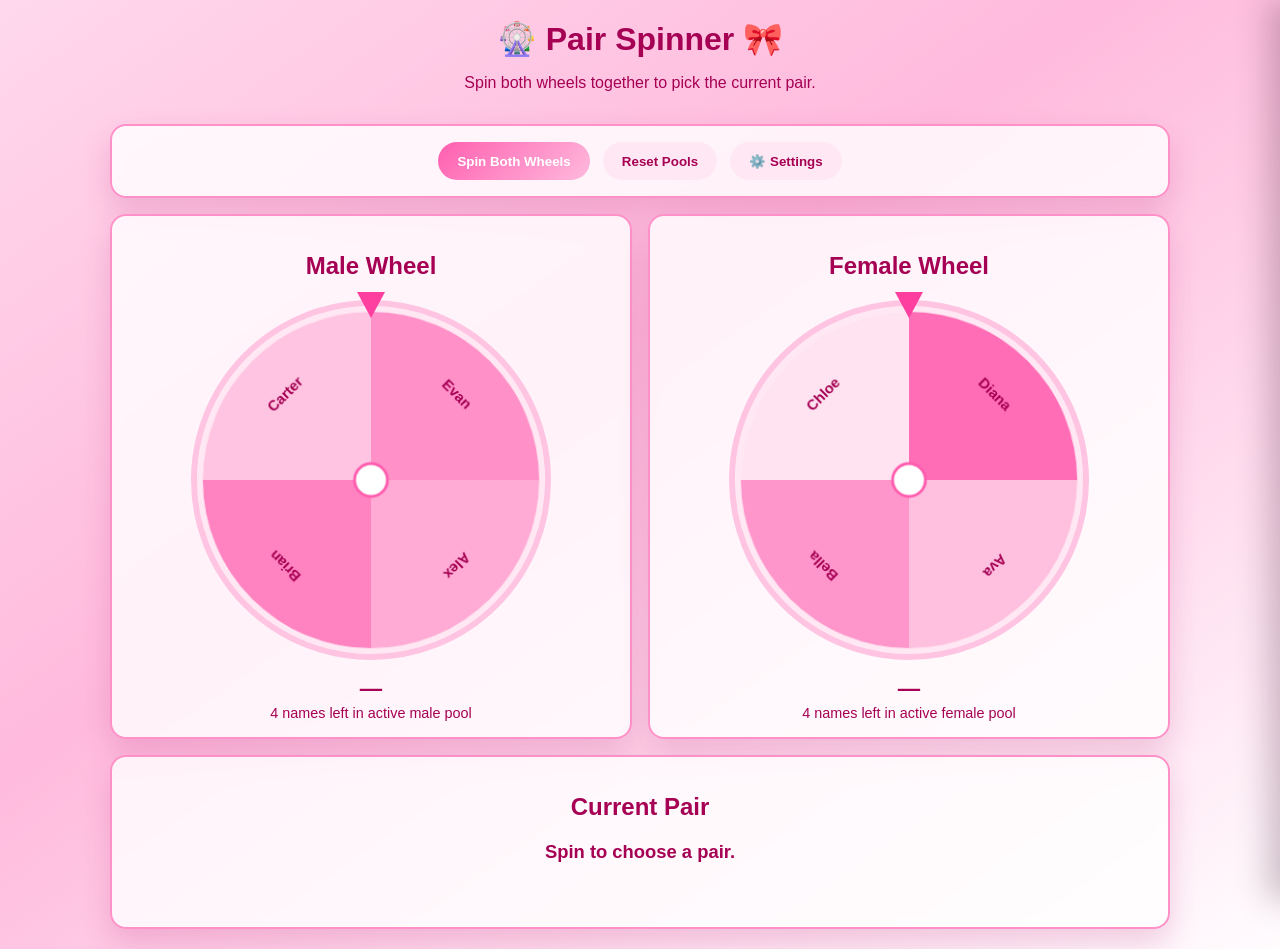
==== index.html @ 9979705e "Move settings into side panel and add extra app config" ====
<!doctype html>
<html lang="en">
  <head>
    <meta charset="UTF-8" />
    <meta name="viewport" content="width=device-width, initial-scale=1.0" />
    <title>Pair Spinner Wheels</title>
    <link rel="stylesheet" href="./styles.css" />
  </head>
  <body>
    <main class="app-shell">
      <header class="hero">
        <h1>🎡 Pair Spinner 🎀</h1>
        <p>Spin both wheels together to pick the current pair.</p>
      </header>

      <section class="controls card" aria-label="wheel controls">
        <button id="spin-btn" class="btn btn-primary" type="button">Spin Both Wheels</button>
        <button id="reset-btn" class="btn btn-secondary" type="button">Reset Pools</button>
        <button id="settings-btn" class="btn btn-secondary" type="button" aria-controls="settings-panel" aria-expanded="false">
          ⚙️ Settings
        </button>
      </section>

      <section class="wheels" aria-label="student wheels">
        <article class="wheel-card card" id="male-wheel-card">
          <h2>Male Wheel</h2>
          <div class="wheel-frame">
            <div class="pointer" aria-hidden="true"></div>
            <canvas id="male-wheel" width="360" height="360"></canvas>
          </div>
          <p class="picked-name" id="male-name">—</p>
          <p class="pool-status" id="male-pool-status"></p>
        </article>

        <article class="wheel-card card" id="female-wheel-card">
          <h2>Female Wheel</h2>
          <div class="wheel-frame">
            <div class="pointer" aria-hidden="true"></div>
            <canvas id="female-wheel" width="360" height="360"></canvas>
          </div>
          <p class="picked-name" id="female-name">—</p>
          <p class="pool-status" id="female-pool-status"></p>
        </article>
      </section>

      <section class="result card" aria-live="polite">
        <h2>Current Pair</h2>
        <p id="pair-result">Spin to choose a pair.</p>
        <p id="pair-meta" class="pair-meta"></p>
        <p id="refill-status" class="refill-status" role="status" aria-live="polite"></p>
      </section>
    </main>

    <div id="settings-backdrop" class="settings-backdrop" hidden></div>
    <aside id="settings-panel" class="settings-panel" aria-label="app settings" aria-hidden="true">
      <div class="settings-header">
        <h2>Settings</h2>
        <button id="settings-close-btn" class="btn btn-secondary" type="button">Close</button>
      </div>

      <section class="setting-group" aria-label="theme settings">
        <h3>Theme</h3>
        <label for="theme-color">Base color</label>
        <input id="theme-color" type="color" value="#ff5eaf" aria-label="Select base theme color" />
        <button id="theme-reset-btn" class="btn btn-secondary" type="button">Reset to default pink</button>
      </section>

      <section class="setting-group" aria-label="spin settings">
        <h3>Spin</h3>
        <label for="spin-duration-range">Spin duration</label>
        <input id="spin-duration-range" type="range" min="1800" max="6000" step="100" value="3600" />
        <p class="setting-value" id="spin-duration-value">3.6s</p>
      </section>

      <section class="setting-group" aria-label="history settings">
        <h3>History</h3>
        <label for="history-count-input">Recent pairs to show</label>
        <input id="history-count-input" type="number" min="1" max="8" step="1" value="3" />
      </section>
    </aside>

    <script src="./app.js" defer></script>
  </body>
</html>
---- styles.css ----
:root {
  --theme-base: #ff5eaf;
  --theme-light: #ffb9dd;
  --theme-dark: #6a1046;
  --theme-text: #6a1046;
  --theme-card-border: #ff91cb;
  --theme-bg-start: #ffd8ee;
  --theme-bg-end: #ffe8f5;
  --theme-btn-secondary-bg: #ffe5f4;
  --theme-canvas-border: #ffc2e3;
  --theme-pointer: #ff2f9c;
  --theme-accent-muted: #8a3a67;
  --card-bg: rgba(255, 255, 255, 0.82);
  --shadow: 0 14px 30px rgba(180, 40, 120, 0.2);
}

* {
  box-sizing: border-box;
}

body {
  margin: 0;
  min-height: 100vh;
  font-family: "Segoe UI", Tahoma, Geneva, Verdana, sans-serif;
  color: var(--theme-text);
  background: linear-gradient(145deg, var(--theme-bg-start), var(--theme-light) 42%, var(--theme-bg-end) 100%);
  display: flex;
  justify-content: center;
  padding: 1.25rem;
}

.app-shell {
  width: min(1060px, 100%);
  display: grid;
  gap: 1rem;
}

.hero {
  text-align: center;
}

.hero h1 {
  margin: 0 0 0.4rem;
}

.card {
  background: var(--card-bg);
  border: 2px solid var(--theme-card-border);
  border-radius: 1rem;
  box-shadow: var(--shadow);
  backdrop-filter: blur(6px);
  padding: 1rem;
}

.controls {
  display: flex;
  justify-content: center;
  gap: 0.8rem;
  flex-wrap: wrap;
  align-items: center;
}

.btn {
  border: none;
  border-radius: 999px;
  font-weight: 700;
  padding: 0.72rem 1.2rem;
  cursor: pointer;
}

.btn-primary {
  background: linear-gradient(135deg, var(--theme-base), var(--theme-light));
  color: #fff;
}

.btn-secondary {
  background: var(--theme-btn-secondary-bg);
  color: var(--theme-text);
}

.btn:disabled {
  opacity: 0.65;
  cursor: not-allowed;
}

.wheels {
  display: grid;
  grid-template-columns: repeat(2, minmax(0, 1fr));
  gap: 1rem;
}

.wheel-card {
  text-align: center;
}

.wheel-frame {
  position: relative;
  width: min(360px, 100%);
  margin: 0 auto;
}

canvas {
  width: 100%;
  height: auto;
  border-radius: 50%;
  background: #fff;
  border: 6px solid var(--theme-canvas-border);
  box-shadow: inset 0 0 0 6px var(--theme-btn-secondary-bg);
}

.pointer {
  position: absolute;
  top: -8px;
  left: 50%;
  transform: translateX(-50%);
  width: 0;
  height: 0;
  border-left: 14px solid transparent;
  border-right: 14px solid transparent;
  border-top: 26px solid var(--theme-pointer);
  z-index: 2;
}

.picked-name {
  margin: 0.75rem 0 0.2rem;
  font-size: 1.4rem;
  font-weight: 800;
}

.pool-status {
  margin: 0;
  font-size: 0.9rem;
}

.result {
  text-align: center;
}

#pair-result {
  margin: 0.4rem 0 0;
  font-size: 1.15rem;
  font-weight: 800;
}

.pair-meta {
  margin: 0.35rem 0 0;
  font-size: 0.92rem;
  font-weight: 600;
  color: var(--theme-accent-muted);
  min-height: 1.2em;
}

.refill-status {
  margin: 0.5rem 0 0;
  min-height: 1.2em;
  font-size: 0.9rem;
  font-weight: 700;
  color: var(--theme-accent-muted);
}

.settings-backdrop {
  position: fixed;
  inset: 0;
  background: rgba(32, 8, 22, 0.35);
  backdrop-filter: blur(2px);
}

.settings-panel {
  position: fixed;
  top: 0;
  right: 0;
  height: 100vh;
  width: min(340px, 90vw);
  padding: 1rem;
  background: rgba(255, 255, 255, 0.95);
  border-left: 2px solid var(--theme-card-border);
  box-shadow: -12px 0 30px rgba(60, 20, 44, 0.25);
  transform: translateX(100%);
  transition: transform 220ms ease;
  z-index: 15;
  overflow-y: auto;
}

.settings-panel.open {
  transform: translateX(0);
}

.settings-header {
  display: flex;
  justify-content: space-between;
  align-items: center;
  gap: 0.8rem;
}

.setting-group {
  margin-top: 1rem;
  display: grid;
  gap: 0.5rem;
}

.setting-group h3 {
  margin: 0;
}

#theme-color,
#history-count-input,
#spin-duration-range {
  width: 100%;
}

#theme-color {
  height: 40px;
  border: 2px solid var(--theme-card-border);
  border-radius: 0.6rem;
  background: #fff;
  cursor: pointer;
}

#history-count-input {
  border: 2px solid var(--theme-card-border);
  border-radius: 0.5rem;
  padding: 0.5rem;
  color: var(--theme-text);
}

.setting-value {
  margin: 0;
  font-size: 0.9rem;
  font-weight: 700;
  color: var(--theme-accent-muted);
}

@media (max-width: 860px) {
  .wheels {
    grid-template-columns: 1fr;
  }
}
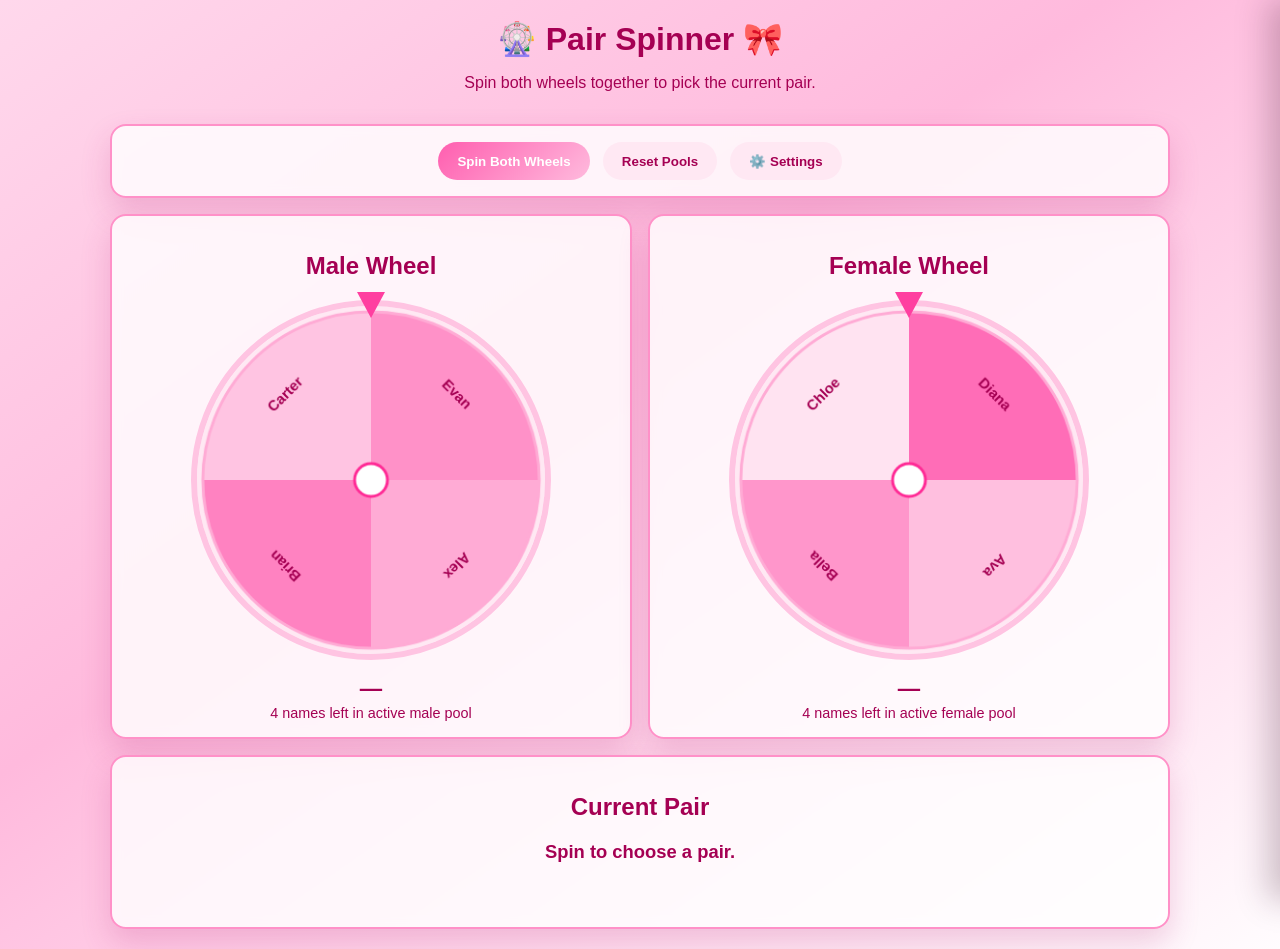
==== commit df0e6e37: "Handle exhausted pair candidates with explicit round state" ====
--- a/index.html
+++ b/index.html
@@ -48,6 +48,7 @@
         <p id="pair-result">Spin to choose a pair.</p>
         <p id="pair-meta" class="pair-meta"></p>
         <p id="refill-status" class="refill-status" role="status" aria-live="polite"></p>
+        <button id="new-round-btn" class="btn btn-primary" type="button" hidden>Start New Round</button>
       </section>
     </main>
 
--- a/styles.css
+++ b/styles.css
@@ -8,7 +8,10 @@
   --theme-bg-end: #ffe8f5;
   --theme-btn-secondary-bg: #ffe5f4;
   --theme-canvas-border: #ffc2e3;
+  --theme-wheel-border: #ff9dd0;
   --theme-pointer: #ff2f9c;
+  --theme-center-fill: #ffffff;
+  --theme-center-stroke: #ff4ea8;
   --theme-accent-muted: #8a3a67;
   --card-bg: rgba(255, 255, 255, 0.82);
   --shadow: 0 14px 30px rgba(180, 40, 120, 0.2);
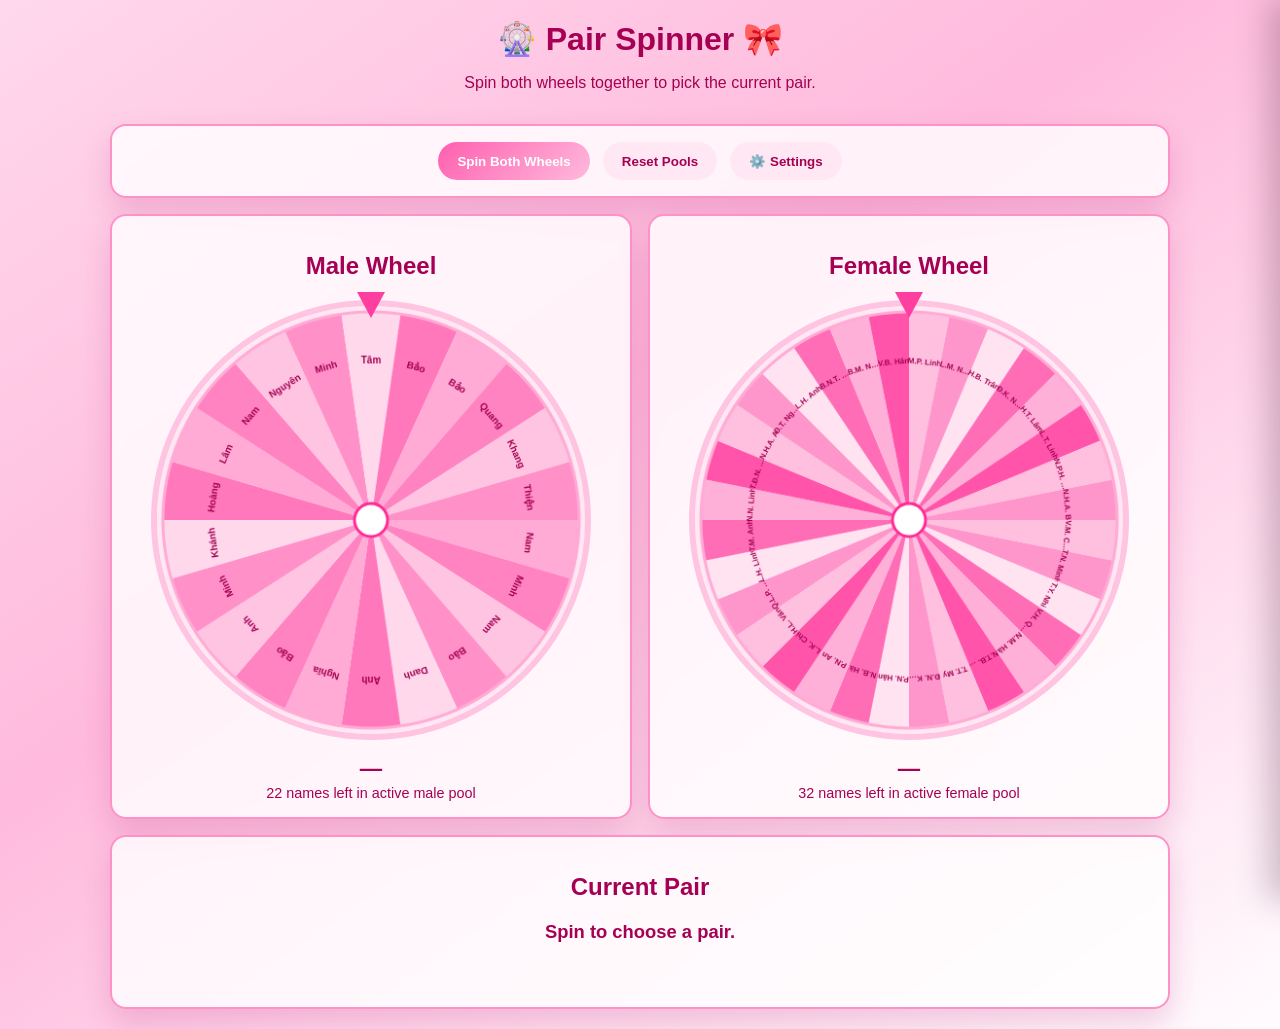
==== commit c69c1a34: "Improve spin randomness and reduce wheel animation lag" ====
--- a/index.html
+++ b/index.html
@@ -26,7 +26,7 @@
           <h2>Male Wheel</h2>
           <div class="wheel-frame">
             <div class="pointer" aria-hidden="true"></div>
-            <canvas id="male-wheel" width="360" height="360"></canvas>
+            <canvas id="male-wheel" width="440" height="440"></canvas>
           </div>
           <p class="picked-name" id="male-name">—</p>
           <p class="pool-status" id="male-pool-status"></p>
@@ -36,7 +36,7 @@
           <h2>Female Wheel</h2>
           <div class="wheel-frame">
             <div class="pointer" aria-hidden="true"></div>
-            <canvas id="female-wheel" width="360" height="360"></canvas>
+            <canvas id="female-wheel" width="440" height="440"></canvas>
           </div>
           <p class="picked-name" id="female-name">—</p>
           <p class="pool-status" id="female-pool-status"></p>
@@ -53,9 +53,9 @@
     </main>
 
     <div id="settings-backdrop" class="settings-backdrop" hidden></div>
-    <aside id="settings-panel" class="settings-panel" aria-label="app settings" aria-hidden="true">
+    <aside id="settings-panel" class="settings-panel" role="dialog" aria-modal="true" aria-labelledby="settings-panel-title" aria-label="app settings" aria-hidden="true" tabindex="-1">
       <div class="settings-header">
-        <h2>Settings</h2>
+        <h2 id="settings-panel-title">Settings</h2>
         <button id="settings-close-btn" class="btn btn-secondary" type="button">Close</button>
       </div>
 
@@ -80,6 +80,6 @@
       </section>
     </aside>
 
-    <script src="./app.js" defer></script>
+    <script type="module" src="./app.js"></script>
   </body>
 </html>
--- a/styles.css
+++ b/styles.css
@@ -98,7 +98,7 @@
 
 .wheel-frame {
   position: relative;
-  width: min(360px, 100%);
+  width: min(440px, 100%);
   margin: 0 auto;
 }
 
@@ -164,8 +164,7 @@
 .settings-backdrop {
   position: fixed;
   inset: 0;
-  background: rgba(32, 8, 22, 0.35);
-  backdrop-filter: blur(2px);
+  background: rgba(32, 8, 22, 0.16);
 }
 
 .settings-panel {
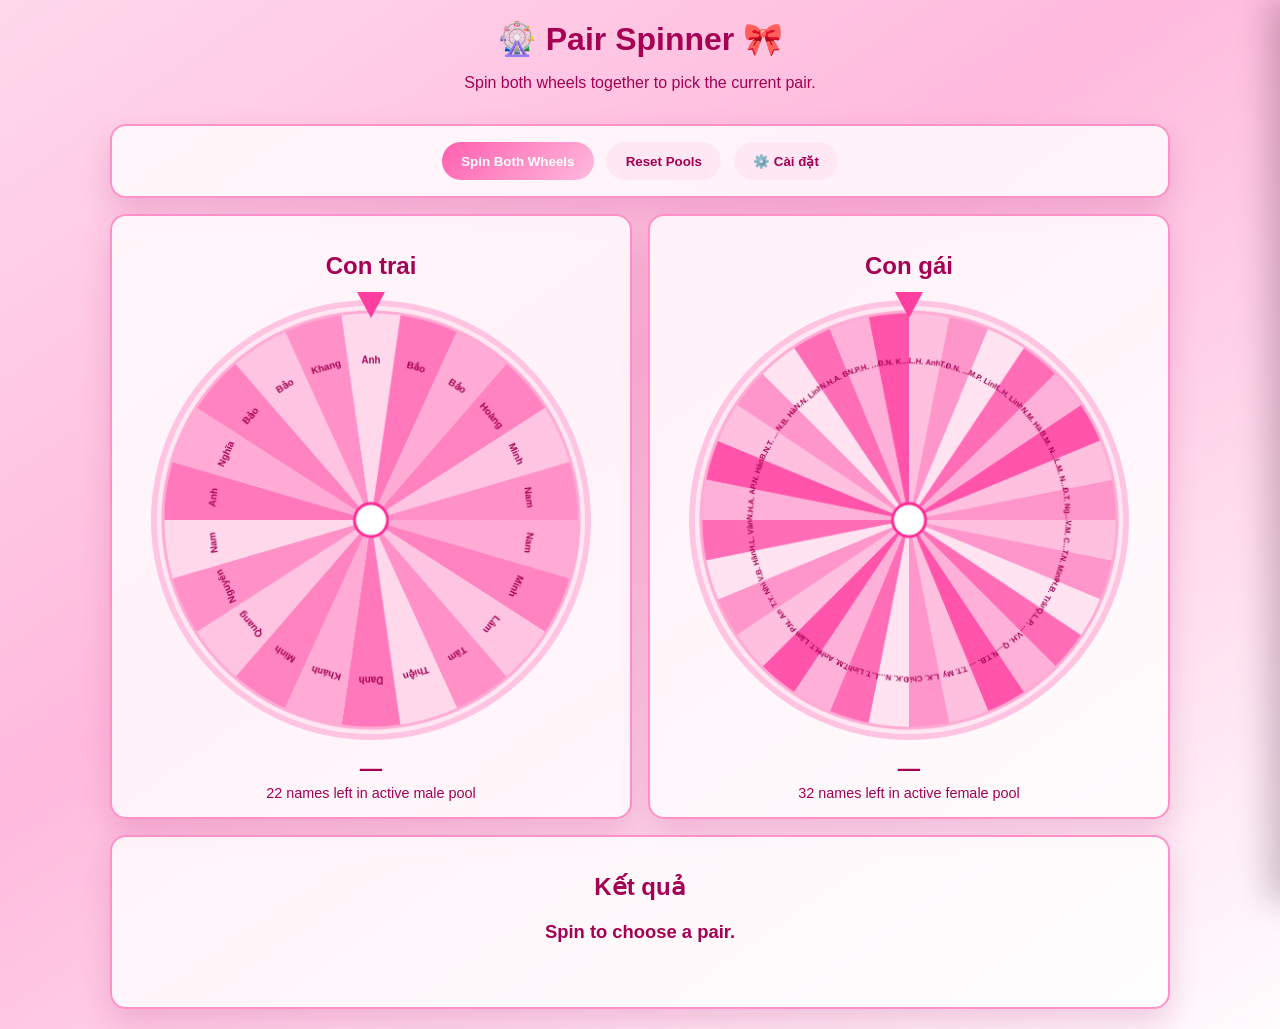
==== commit 1c1589b1: "Translation Translate to vietnamese" ====
--- a/index.html
+++ b/index.html
@@ -17,13 +17,13 @@
         <button id="spin-btn" class="btn btn-primary" type="button">Spin Both Wheels</button>
         <button id="reset-btn" class="btn btn-secondary" type="button">Reset Pools</button>
         <button id="settings-btn" class="btn btn-secondary" type="button" aria-controls="settings-panel" aria-expanded="false">
-          ⚙️ Settings
+          ⚙️ Cài đặt
         </button>
       </section>
 
       <section class="wheels" aria-label="student wheels">
         <article class="wheel-card card" id="male-wheel-card">
-          <h2>Male Wheel</h2>
+          <h2>Con trai</h2>
           <div class="wheel-frame">
             <div class="pointer" aria-hidden="true"></div>
             <canvas id="male-wheel" width="440" height="440"></canvas>
@@ -33,7 +33,7 @@
         </article>
 
         <article class="wheel-card card" id="female-wheel-card">
-          <h2>Female Wheel</h2>
+          <h2>Con gái</h2>
           <div class="wheel-frame">
             <div class="pointer" aria-hidden="true"></div>
             <canvas id="female-wheel" width="440" height="440"></canvas>
@@ -44,38 +44,38 @@
       </section>
 
       <section class="result card" aria-live="polite">
-        <h2>Current Pair</h2>
-        <p id="pair-result">Spin to choose a pair.</p>
+        <h2>Kết quả</h2>
+        <p id="pair-result">Quay để chọn cặp tặng quà.</p>
         <p id="pair-meta" class="pair-meta"></p>
         <p id="refill-status" class="refill-status" role="status" aria-live="polite"></p>
-        <button id="new-round-btn" class="btn btn-primary" type="button" hidden>Start New Round</button>
+        <button id="new-round-btn" class="btn btn-primary" type="button" hidden>Quay</button>
       </section>
     </main>
 
     <div id="settings-backdrop" class="settings-backdrop" hidden></div>
     <aside id="settings-panel" class="settings-panel" role="dialog" aria-modal="true" aria-labelledby="settings-panel-title" aria-label="app settings" aria-hidden="true" tabindex="-1">
       <div class="settings-header">
-        <h2 id="settings-panel-title">Settings</h2>
-        <button id="settings-close-btn" class="btn btn-secondary" type="button">Close</button>
+        <h2 id="settings-panel-title">Cài đặt</h2>
+        <button id="settings-close-btn" class="btn btn-secondary" type="button">Đóng</button>
       </div>
 
       <section class="setting-group" aria-label="theme settings">
         <h3>Theme</h3>
-        <label for="theme-color">Base color</label>
+        <label for="theme-color">Tone màu</label>
         <input id="theme-color" type="color" value="#ff5eaf" aria-label="Select base theme color" />
-        <button id="theme-reset-btn" class="btn btn-secondary" type="button">Reset to default pink</button>
+        <button id="theme-reset-btn" class="btn btn-secondary" type="button">Reset về mặc định</button>
       </section>
 
       <section class="setting-group" aria-label="spin settings">
-        <h3>Spin</h3>
-        <label for="spin-duration-range">Spin duration</label>
+        <h3>Quay</h3>
+        <label for="spin-duration-range">Thời gian cho mỗi lần quay</label>
         <input id="spin-duration-range" type="range" min="1800" max="6000" step="100" value="3600" />
         <p class="setting-value" id="spin-duration-value">3.6s</p>
       </section>
 
       <section class="setting-group" aria-label="history settings">
-        <h3>History</h3>
-        <label for="history-count-input">Recent pairs to show</label>
+        <h3>Lịch sử</h3>
+        <label for="history-count-input">Lưu kết quả bao nhiêu cặp</label>
         <input id="history-count-input" type="number" min="1" max="8" step="1" value="3" />
       </section>
     </aside>
--- a/styles.css
+++ b/styles.css
@@ -51,7 +51,6 @@
   border: 2px solid var(--theme-card-border);
   border-radius: 1rem;
   box-shadow: var(--shadow);
-  backdrop-filter: blur(6px);
   padding: 1rem;
 }
 
@@ -174,7 +173,7 @@
   height: 100vh;
   width: min(340px, 90vw);
   padding: 1rem;
-  background: rgba(255, 255, 255, 0.95);
+  background: #fff;
   border-left: 2px solid var(--theme-card-border);
   box-shadow: -12px 0 30px rgba(60, 20, 44, 0.25);
   transform: translateX(100%);
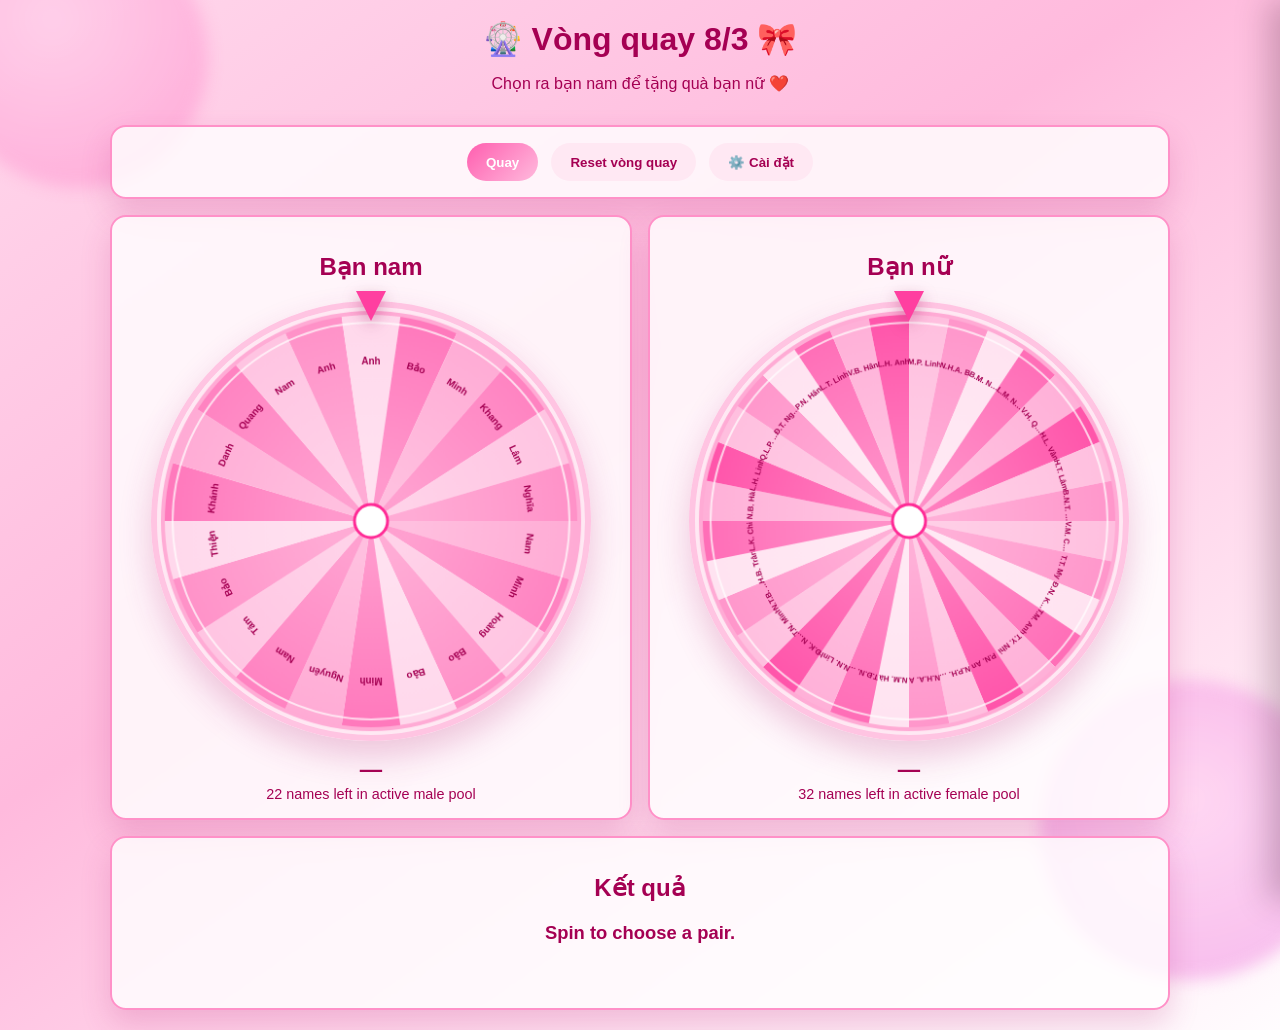
==== commit 842d9741: "Fix popup backdrop coverage by locking page scroll" ====
--- a/index.html
+++ b/index.html
@@ -7,15 +7,19 @@
     <link rel="stylesheet" href="./styles.css" />
   </head>
   <body>
+    <div class="bg-orb orb-a" aria-hidden="true"></div>
+    <div class="bg-orb orb-b" aria-hidden="true"></div>
+    <div id="particle-layer" class="particle-layer" aria-hidden="true"></div>
+
     <main class="app-shell">
       <header class="hero">
-        <h1>🎡 Pair Spinner 🎀</h1>
-        <p>Spin both wheels together to pick the current pair.</p>
+        <h1>🎡 Vòng quay 8/3 🎀</h1>
+        <p>Chọn ra bạn nam để tặng quà bạn nữ ❤️</p>
       </header>
 
       <section class="controls card" aria-label="wheel controls">
-        <button id="spin-btn" class="btn btn-primary" type="button">Spin Both Wheels</button>
-        <button id="reset-btn" class="btn btn-secondary" type="button">Reset Pools</button>
+        <button id="spin-btn" class="btn btn-primary" type="button">Quay</button>
+        <button id="reset-btn" class="btn btn-secondary" type="button">Reset vòng quay</button>
         <button id="settings-btn" class="btn btn-secondary" type="button" aria-controls="settings-panel" aria-expanded="false">
           ⚙️ Cài đặt
         </button>
@@ -23,7 +27,7 @@
 
       <section class="wheels" aria-label="student wheels">
         <article class="wheel-card card" id="male-wheel-card">
-          <h2>Con trai</h2>
+          <h2>Bạn nam</h2>
           <div class="wheel-frame">
             <div class="pointer" aria-hidden="true"></div>
             <canvas id="male-wheel" width="440" height="440"></canvas>
@@ -33,7 +37,7 @@
         </article>
 
         <article class="wheel-card card" id="female-wheel-card">
-          <h2>Con gái</h2>
+          <h2>Bạn nữ</h2>
           <div class="wheel-frame">
             <div class="pointer" aria-hidden="true"></div>
             <canvas id="female-wheel" width="440" height="440"></canvas>
@@ -80,6 +84,18 @@
       </section>
     </aside>
 
+    <div id="result-backdrop" class="result-backdrop" hidden></div>
+    <aside id="result-popup" class="result-popup" role="dialog" aria-modal="true" aria-labelledby="result-popup-title" aria-hidden="true" hidden>
+      <h2 id="result-popup-title">💘 Cặp vừa quay xong!</h2>
+      <p id="result-popup-message" class="result-popup-message"></p>
+      <p id="result-popup-pair" class="result-popup-pair"></p>
+      <div class="result-popup-actions">
+        <button id="result-keep-btn" class="btn btn-primary" type="button">Giữ cặp này</button>
+        <button id="result-respin-btn" class="btn btn-secondary" type="button">Quay lại 1 lần</button>
+      </div>
+      <p id="result-popup-hint" class="result-popup-hint"></p>
+    </aside>
+
     <script type="module" src="./app.js"></script>
   </body>
 </html>
--- a/styles.css
+++ b/styles.css
@@ -30,6 +30,36 @@
   display: flex;
   justify-content: center;
   padding: 1.25rem;
+  overflow-x: hidden;
+}
+
+body.popup-open {
+  overflow: hidden;
+}
+
+.bg-orb {
+  position: fixed;
+  border-radius: 999px;
+  filter: blur(8px);
+  opacity: 0.45;
+  pointer-events: none;
+  z-index: -1;
+}
+
+.orb-a {
+  width: 260px;
+  height: 260px;
+  top: -72px;
+  left: -52px;
+  background: radial-gradient(circle at 40% 35%, #ffc7e8, #ff79c3);
+}
+
+.orb-b {
+  width: 300px;
+  height: 300px;
+  bottom: -80px;
+  right: -60px;
+  background: radial-gradient(circle at 50% 40%, #ffc0ef, #ea67d7);
 }
 
 .app-shell {
@@ -52,6 +82,7 @@
   border-radius: 1rem;
   box-shadow: var(--shadow);
   padding: 1rem;
+  backdrop-filter: blur(2px);
 }
 
 .controls {
@@ -68,6 +99,12 @@
   font-weight: 700;
   padding: 0.72rem 1.2rem;
   cursor: pointer;
+  transition: transform 140ms ease, box-shadow 140ms ease, opacity 140ms ease;
+}
+
+.btn:hover:not(:disabled) {
+  transform: translateY(-1px);
+  box-shadow: 0 8px 14px rgba(201, 35, 125, 0.22);
 }
 
 .btn-primary {
@@ -93,6 +130,7 @@
 
 .wheel-card {
   text-align: center;
+  transition: transform 180ms ease;
 }
 
 .wheel-frame {
@@ -105,21 +143,22 @@
   width: 100%;
   height: auto;
   border-radius: 50%;
-  background: #fff;
+  background: radial-gradient(circle at 34% 24%, #fff 0%, #fff4fb 45%, #ffe5f4 100%);
   border: 6px solid var(--theme-canvas-border);
-  box-shadow: inset 0 0 0 6px var(--theme-btn-secondary-bg);
+  box-shadow: inset 0 0 0 6px var(--theme-btn-secondary-bg), 0 16px 32px rgba(186, 47, 123, 0.24);
 }
 
 .pointer {
   position: absolute;
-  top: -8px;
+  top: -10px;
   left: 50%;
   transform: translateX(-50%);
   width: 0;
   height: 0;
-  border-left: 14px solid transparent;
-  border-right: 14px solid transparent;
-  border-top: 26px solid var(--theme-pointer);
+  border-left: 15px solid transparent;
+  border-right: 15px solid transparent;
+  border-top: 30px solid var(--theme-pointer);
+  filter: drop-shadow(0 6px 8px rgba(140, 21, 80, 0.35));
   z-index: 2;
 }
 
@@ -236,3 +275,99 @@
     grid-template-columns: 1fr;
   }
 }
+
+
+.wheel-card.spinning .pointer {
+  animation: pointer-bounce 140ms ease-in-out infinite alternate;
+}
+
+.wheel-card.spinning canvas {
+  filter: saturate(1.08) contrast(1.04);
+}
+
+.wheel-card.spinning {
+  transform: translateY(-2px);
+}
+
+.wheel-card.spinning .picked-name {
+  color: var(--theme-base);
+}
+
+@keyframes pointer-bounce {
+  from { transform: translateX(-50%) translateY(0); }
+  to { transform: translateX(-50%) translateY(-2px); }
+}
+
+.particle-layer {
+  position: fixed;
+  inset: 0;
+  pointer-events: none;
+  overflow: hidden;
+  z-index: 30;
+}
+
+.particle {
+  position: absolute;
+  top: 52%;
+  width: 10px;
+  height: 10px;
+  border-radius: 999px;
+  animation: pop 1200ms ease-out forwards;
+}
+
+@keyframes pop {
+  0% { transform: translate(0, 0) scale(1); opacity: 1; }
+  100% { transform: translate(var(--drift, 0), -190px) scale(0.4); opacity: 0; }
+}
+
+.result-backdrop {
+  position: fixed;
+  inset: 0;
+  width: 100vw;
+  height: 100dvh;
+  background: rgba(41, 8, 26, 0.42);
+  z-index: 35;
+}
+
+.result-popup {
+  position: fixed;
+  left: 50%;
+  top: 50%;
+  transform: translate(-50%, -50%);
+  width: min(520px, 92vw);
+  background: linear-gradient(180deg, #fff9fd, #ffeef8);
+  border: 2px solid var(--theme-card-border);
+  border-radius: 18px;
+  box-shadow: 0 20px 44px rgba(62, 10, 40, 0.35);
+  padding: 1.1rem;
+  z-index: 40;
+  text-align: center;
+}
+
+.result-popup h2 {
+  margin: 0.1rem 0 0.55rem;
+}
+
+.result-popup-message {
+  margin: 0;
+  font-weight: 700;
+}
+
+.result-popup-pair {
+  margin: 0.55rem 0;
+  font-size: 1.2rem;
+  font-weight: 800;
+}
+
+.result-popup-actions {
+  display: flex;
+  gap: 0.65rem;
+  justify-content: center;
+  flex-wrap: wrap;
+}
+
+.result-popup-hint {
+  margin: 0.65rem 0 0;
+  font-size: 0.9rem;
+  color: var(--theme-accent-muted);
+}
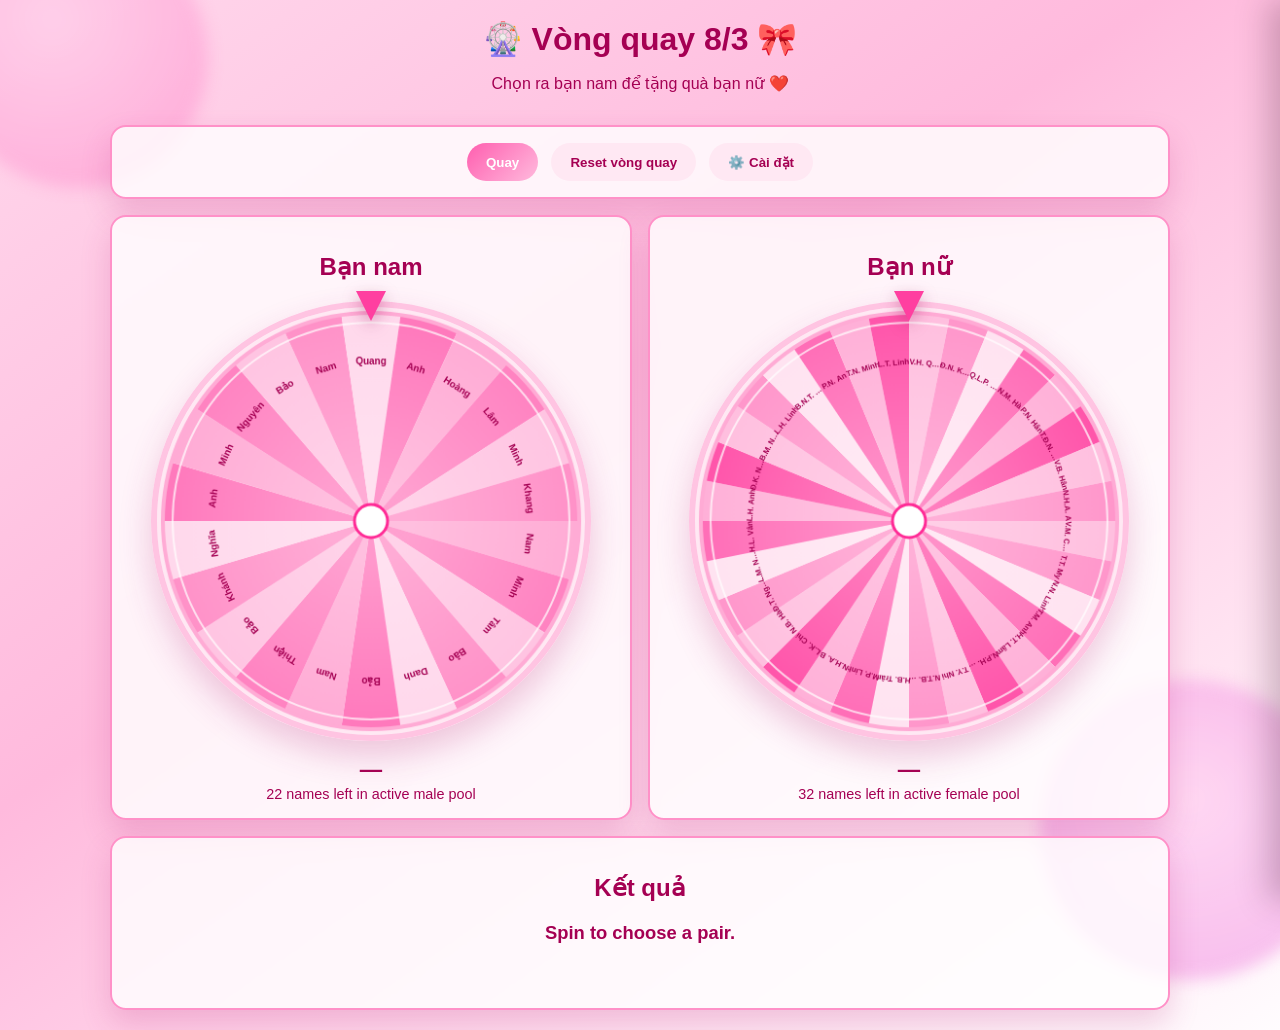
==== commit 33f1da72: "Add setting to make respin optional" ====
--- a/index.html
+++ b/index.html
@@ -77,6 +77,14 @@
         <p class="setting-value" id="spin-duration-value">3.6s</p>
       </section>
 
+      <section class="setting-group" aria-label="respin settings">
+        <h3>Quay lại</h3>
+        <label class="setting-checkbox" for="allow-respin-input">
+          <input id="allow-respin-input" type="checkbox" checked />
+          Cho phép quay lại 1 lần khi hiện kết quả
+        </label>
+      </section>
+
       <section class="setting-group" aria-label="history settings">
         <h3>Lịch sử</h3>
         <label for="history-count-input">Lưu kết quả bao nhiêu cặp</label>
--- a/styles.css
+++ b/styles.css
@@ -263,6 +263,19 @@
   color: var(--theme-text);
 }
 
+
+.setting-checkbox {
+  display: flex;
+  align-items: center;
+  gap: 0.5rem;
+  font-weight: 600;
+}
+
+.setting-checkbox input {
+  width: 1rem;
+  height: 1rem;
+}
+
 .setting-value {
   margin: 0;
   font-size: 0.9rem;
@@ -338,7 +351,11 @@
   background: linear-gradient(180deg, #fff9fd, #ffeef8);
   border: 2px solid var(--theme-card-border);
   border-radius: 18px;
-  box-shadow: 0 20px 44px rgba(62, 10, 40, 0.35);
+  box-shadow:
+    0 26px 58px rgba(58, 8, 36, 0.34),
+    0 10px 24px rgba(74, 12, 46, 0.24),
+    0 0 0 1px rgba(255, 255, 255, 0.65) inset;
+  filter: drop-shadow(0 14px 24px rgba(48, 6, 30, 0.2));
   padding: 1.1rem;
   z-index: 40;
   text-align: center;
